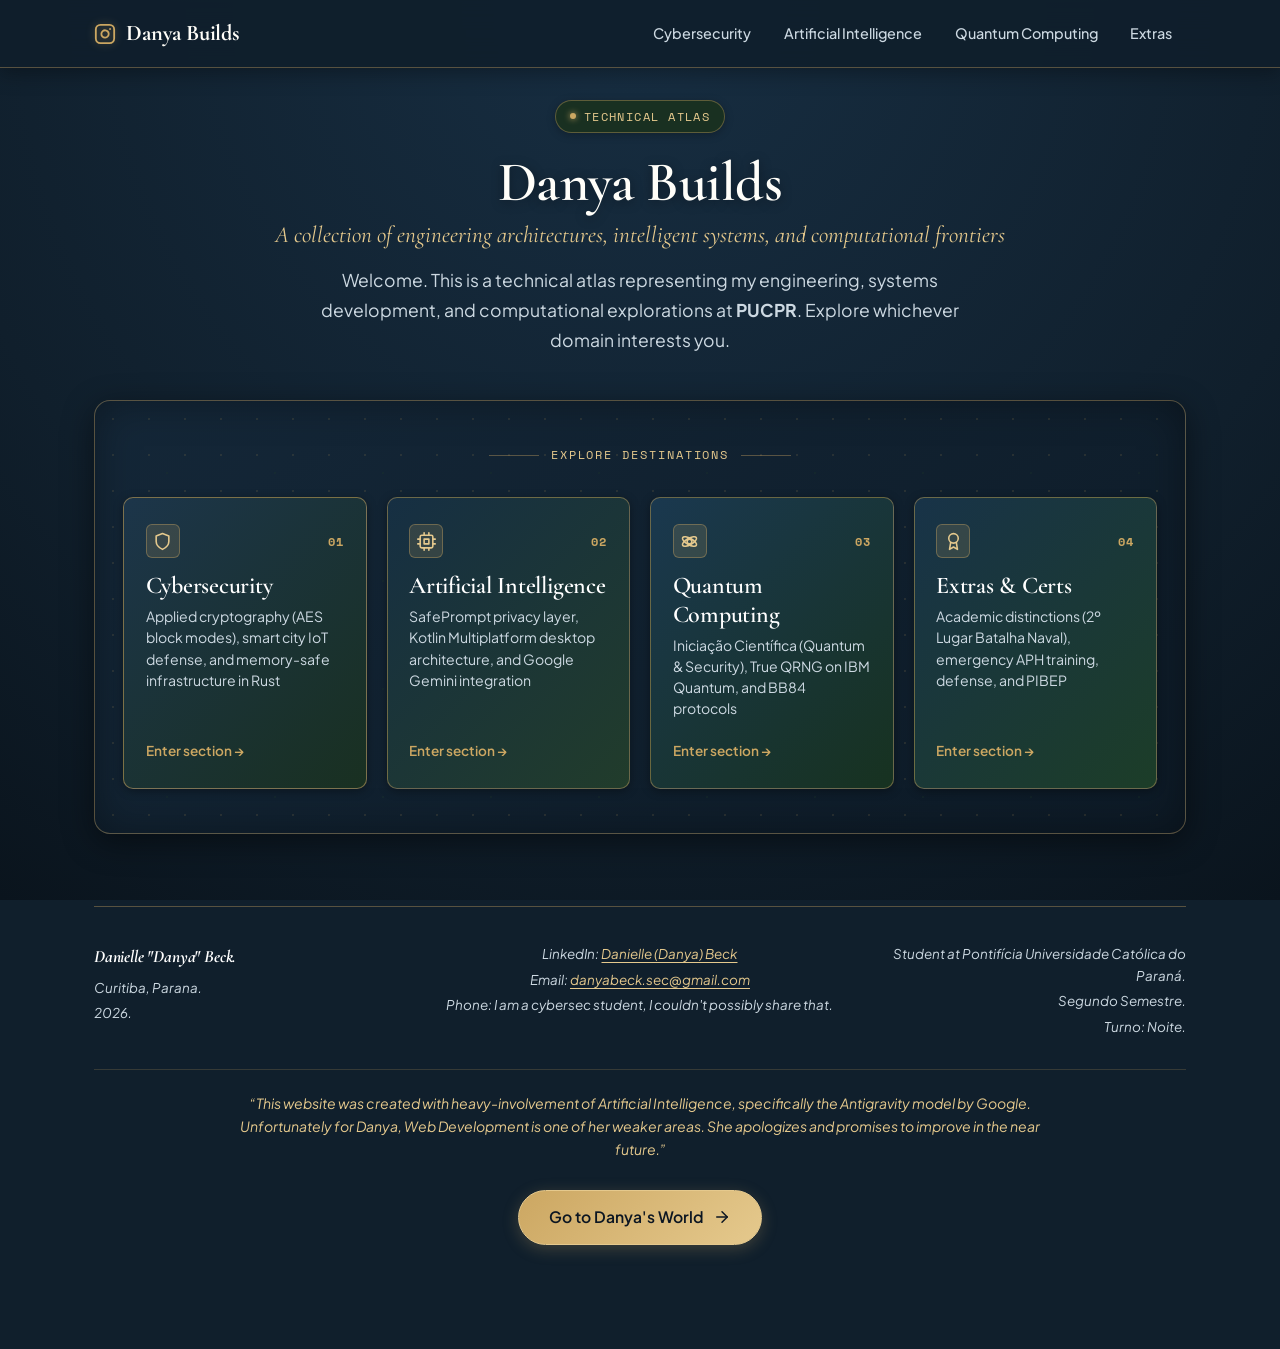
==== DanyaBuilds/index.html @ 467080db "feat: unified portfolio hub for Danya's World and Danya Builds" ====
<!DOCTYPE html>
<html lang="en">
<head>
  <meta charset="UTF-8">
  <meta name="viewport" content="width=device-width, initial-scale=1.0">
  <title>Danya Builds — Technical Atlas & Engineering Portfolio</title>
  <meta name="description" content="A technical atlas of engineering architectures, computational systems, and algorithmic explorations by Danya.">
  
  <!-- Fonts: Cormorant Garamond & Plus Jakarta Sans -->
  <link rel="preconnect" href="https://fonts.googleapis.com">
  <link rel="preconnect" href="https://fonts.gstatic.com" crossorigin>
  <link href="https://fonts.googleapis.com/css2?family=Cormorant+Garamond:ital,wght@0,500;0,600;0,700;1,400&family=Plus+Jakarta+Sans:wght@400;500;600;700&family=Space+Mono:wght@400;700&display=swap" rel="stylesheet">
  
  <!-- Stylesheets -->
  <link rel="stylesheet" href="css/variables.css">
  <link rel="stylesheet" href="css/base.css">
  <link rel="stylesheet" href="css/navigation.css?v=20260913">
  <link rel="stylesheet" href="css/atlas-map.css">
</head>
<body>

  <!-- Persistent Top Navigation -->
  <header class="site-nav-header">
    <div class="container site-nav-container">
      <a href="index.html" class="site-brand" aria-label="Danya Builds — Return to Home">
        <svg class="site-brand-icon" viewBox="0 0 24 24" fill="none" stroke="currentColor" stroke-width="2" stroke-linecap="round" stroke-linejoin="round">
          <rect x="2" y="2" width="20" height="20" rx="5" ry="5"></rect>
          <path d="M16 11.37A4 4 0 1 1 12.63 8 4 4 0 0 1 16 11.37z"></path>
          <line x1="17.5" y1="6.5" x2="17.51" y2="6.5"></line>
        </svg>
        <span>Danya Builds</span>
      </a>

      <!-- Mobile Navigation Toggle -->
      <button class="mobile-nav-toggle" aria-label="Toggle navigation menu" aria-expanded="false" aria-controls="primary-nav">
        <svg width="22" height="22" viewBox="0 0 24 24" fill="none" stroke="currentColor" stroke-width="2" stroke-linecap="round" stroke-linejoin="round">
          <line x1="3" y1="12" x2="21" y2="12"></line>
          <line x1="3" y1="6" x2="21" y2="6"></line>
          <line x1="3" y1="18" x2="21" y2="18"></line>
        </svg>
      </button>

      <!-- Navigation Links -->
      <nav id="primary-nav" aria-label="Primary navigation">
        <ul class="site-nav-menu">
          <li><a href="cybersecurity.html" class="nav-link">Cybersecurity</a></li>
          <li><a href="ai.html" class="nav-link">Artificial Intelligence</a></li>
          <li><a href="quantum.html" class="nav-link">Quantum Computing</a></li>
          <li><a href="extras.html" class="nav-link">Extras</a></li>
        </ul>
      </nav>
    </div>
  </header>

  <!-- Main Content -->
  <main class="main-content">
    <div class="container">

      <!-- Technical Twin Hero Introduction -->
      <header class="atlas-hero">
        <div class="sector-badge">Technical Atlas</div>
        <h1>Danya Builds</h1>
        <p class="intro-subtitle">A collection of engineering architectures, intelligent systems, and computational frontiers</p>
        <p class="intro-text">
          Welcome. This is a technical atlas representing my engineering, systems development, and computational explorations at <strong>PUCPR</strong>. Explore whichever domain interests you.
        </p>
      </header>

      <!-- The Atlas Map (Clean, Immediately Legible, Blue-to-Green Gradients) -->
      <section class="atlas-frame" aria-label="Interactive Atlas Map of Danya Builds">
        <div class="atlas-frame-inner">
          
          <div class="atlas-header-tag">
            <span>Explore Destinations</span>
          </div>

          <div class="atlas-map-layout">

            <!-- 1. Cybersecurity -->
            <a href="cybersecurity.html" class="atlas-region region-cybersecurity" aria-label="Go to Cybersecurity section">
              <div>
                <div class="region-top">
                  <div class="region-glyph">
                    <svg viewBox="0 0 24 24" fill="none" stroke="currentColor" stroke-width="2" stroke-linecap="round" stroke-linejoin="round">
                      <path d="M12 22s8-4 8-10V5l-8-3-8 3v7c0 6 8 10 8 10z"></path>
                    </svg>
                  </div>
                  <span class="region-corner-code">01</span>
                </div>
                <h2 class="region-title">Cybersecurity</h2>
                <p class="region-desc">Applied cryptography (AES block modes), smart city IoT defense, and memory-safe infrastructure in Rust</p>
              </div>
              <span class="region-arrow">Enter section &rarr;</span>
            </a>

            <!-- 2. Artificial Intelligence -->
            <a href="ai.html" class="atlas-region region-ai" aria-label="Go to Artificial Intelligence section">
              <div>
                <div class="region-top">
                  <div class="region-glyph">
                    <svg viewBox="0 0 24 24" fill="none" stroke="currentColor" stroke-width="2" stroke-linecap="round" stroke-linejoin="round">
                      <rect x="4" y="4" width="16" height="16" rx="2"></rect>
                      <rect x="9" y="9" width="6" height="6"></rect>
                      <line x1="9" y1="1" x2="9" y2="4"></line>
                      <line x1="15" y1="1" x2="15" y2="4"></line>
                      <line x1="9" y1="20" x2="9" y2="23"></line>
                      <line x1="15" y1="20" x2="15" y2="23"></line>
                      <line x1="20" y1="9" x2="23" y2="9"></line>
                      <line x1="20" y1="15" x2="23" y2="15"></line>
                      <line x1="1" y1="9" x2="4" y2="9"></line>
                      <line x1="1" y1="15" x2="4" y2="15"></line>
                    </svg>
                  </div>
                  <span class="region-corner-code">02</span>
                </div>
                <h2 class="region-title">Artificial Intelligence</h2>
                <p class="region-desc">SafePrompt privacy layer, Kotlin Multiplatform desktop architecture, and Google Gemini integration</p>
              </div>
              <span class="region-arrow">Enter section &rarr;</span>
            </a>

            <!-- 3. Quantum Computing -->
            <a href="quantum.html" class="atlas-region region-quantum" aria-label="Go to Quantum Computing section">
              <div>
                <div class="region-top">
                  <div class="region-glyph">
                    <svg viewBox="0 0 24 24" fill="none" stroke="currentColor" stroke-width="2" stroke-linecap="round" stroke-linejoin="round">
                      <circle cx="12" cy="12" r="3"></circle>
                      <ellipse cx="12" cy="12" rx="10" ry="4" transform="rotate(30 12 12)"></ellipse>
                      <ellipse cx="12" cy="12" rx="10" ry="4" transform="rotate(-30 12 12)"></ellipse>
                    </svg>
                  </div>
                  <span class="region-corner-code">03</span>
                </div>
                <h2 class="region-title">Quantum Computing</h2>
                <p class="region-desc">Iniciação Científica (Quantum & Security), True QRNG on IBM Quantum, and BB84 protocols</p>
              </div>
              <span class="region-arrow">Enter section &rarr;</span>
            </a>

            <!-- 4. Extras & Certifications -->
            <a href="extras.html" class="atlas-region region-extras" aria-label="Go to Extras section">
              <div>
                <div class="region-top">
                  <div class="region-glyph">
                    <svg viewBox="0 0 24 24" fill="none" stroke="currentColor" stroke-width="2" stroke-linecap="round" stroke-linejoin="round">
                      <circle cx="12" cy="8" r="6"></circle>
                      <path d="M15.477 12.89L17 22l-5-3-5 3 1.523-9.11"></path>
                    </svg>
                  </div>
                  <span class="region-corner-code">04</span>
                </div>
                <h2 class="region-title">Extras & Certs</h2>
                <p class="region-desc">Academic distinctions (2º Lugar Batalha Naval), emergency APH training, defense, and PIBEP</p>
              </div>
              <span class="region-arrow">Enter section &rarr;</span>
            </a>

          </div>
        </div>
      </section>

      <!-- Site Global Footer (Three Columns Side-by-Side + Disclaimer Underneath) -->
      <footer class="site-global-footer">
        <div class="footer-meta-grid" style="display: grid; grid-template-columns: 1fr 1.25fr 1fr; gap: 1.5rem; align-items: start; width: 100%;">
          <div class="footer-meta-col footer-col-left" style="text-align: left; font-style: italic;">
            <p class="footer-name" style="font-style: italic; margin-bottom: 0.35rem;">Danielle "Danya" Beck.</p>
            <p style="font-style: italic; margin-bottom: 0.25rem;">Curitiba, Parana.</p>
            <p style="font-style: italic; margin-bottom: 0.25rem;">2026.</p>
          </div>
          <div class="footer-meta-col footer-col-center" style="text-align: center; font-style: italic;">
            <p style="font-style: italic; margin-bottom: 0.25rem;">LinkedIn: <a href="https://www.linkedin.com/in/danielle-beck-057b423b5/" target="_blank" rel="noopener noreferrer">Danielle (Danya) Beck</a></p>
            <p style="font-style: italic; margin-bottom: 0.25rem;">Email: <a href="mailto:danyabeck.sec@gmail.com">danyabeck.sec@gmail.com</a></p>
            <p style="font-style: italic; margin-bottom: 0.25rem;">Phone: I am a cybersec student, I couldn't possibly share that.</p>
          </div>
          <div class="footer-meta-col footer-col-right" style="text-align: right; font-style: italic;">
            <p style="font-style: italic; margin-bottom: 0.25rem;">Student at Pontifícia Universidade Católica do Paraná.</p>
            <p style="font-style: italic; margin-bottom: 0.25rem;">Segundo Semestre.</p>
            <p style="font-style: italic; margin-bottom: 0.25rem;">Turno: Noite.</p>
          </div>
        </div>
        <div class="footer-disclaimer" style="padding-top: 1.35rem; border-top: 1px solid rgba(204, 167, 98, 0.2); text-align: center; width: 100%;">
          <p style="font-style: italic; color: var(--color-gold-bright); max-width: 820px; margin: 0 auto; line-height: 1.65; font-size: 0.88rem;">“This website was created with heavy-involvement of Artificial Intelligence, specifically the Antigravity model by Google. Unfortunately for Danya, Web Development is one of her weaker areas. She apologizes and promises to improve in the near future.”</p>
        </div>
        <!-- Cross-Site Switcher Button -->
        <div class="footer-switcher">
          <a href="../DanyasWorld/index.html" class="danya-switch-btn" id="btn-to-danyas-world">
            <span>Go to Danya's World</span>
            <svg viewBox="0 0 24 24" fill="none" stroke="currentColor" stroke-width="2" stroke-linecap="round" stroke-linejoin="round" aria-hidden="true">
              <path d="M5 12h14"></path>
              <path d="M12 5l7 7-7 7"></path>
            </svg>
          </a>
        </div>
      </footer>

    </div>
  </main>

  <!-- Scripts -->
  <script src="js/main.js"></script>
  <script src="js/atlas.js"></script>
</body>
</html>
---- DanyaBuilds/css/variables.css ----
/* ==========================================================================
   DANYA BUILDS — DESIGN SYSTEM & TOKENS
   Theme: Technical twin of Danya's World.
   Base: Deep slate / navy / royal blue (from Danya's World oceanic palette).
   Accents/Margins/Buttons: Warm refined gold (identical to Danya's World).
   Secondary/Explore Gradients: Earthy greens (from Danya's World canvas).
   Typography: High-contrast warm cream / ivory on dark oceanic blue.
   ========================================================================== */

:root {
  /* Base Oceanic & Navy Blues (Dominant Canvas & Surfaces) */
  --color-blue-base: #101f2c;          /* Main page background */
  --color-blue-deepest: #0a141d;       /* Deepest contour / footer / shadow */
  --color-blue-forest: #142738;        /* Secondary container background */
  --color-blue-card: #1c354a;          /* Card surface background */
  --color-blue-card-hover: #24445e;    /* Card hover background */
  --color-blue-slate: #6b8ea9;         /* Muted blue lines / subtext */
  --color-blue-mist: #223e54;          /* Subtle border / dividers */
  --color-blue-surface: rgba(28, 53, 74, 0.72);

  /* Warm Gold Accents (Borders, Margins, Buttons, Highlights) — 100% Identical to Danya's World */
  --color-gold-warm: #cca762;          /* Primary refined gold */
  --color-gold-bright: #e5c98d;        /* Hover gold highlight */
  --color-gold-deep: #a88339;          /* Deep antique gold */
  --color-gold-tint: rgba(204, 167, 98, 0.14); /* Light gold fill */
  --color-gold-border: rgba(204, 167, 98, 0.38); /* Elegant gold margin/border */
  --color-gold-border-bright: rgba(204, 167, 98, 0.75);

  /* Mirrored Earthy Greens (From Danya's World for Gradient & Accent Interplay) */
  --color-green-accent: #193021;       /* Danya's World forest green */
  --color-green-moss: #213c2b;         /* Danya's World moss green */
  --color-green-sage: #75927d;         /* Sage lines / tech tags */
  --color-green-mist: rgba(33, 60, 43, 0.45); /* Subtle green tint */

  /* Text & Inks (Warm Cream / Ivory on Dark Blue) */
  --color-ink-primary: #f7f6f0;        /* High-contrast crisp ivory text */
  --color-ink-secondary: #cdd9e2;      /* Soft slate-cream secondary text */
  --color-ink-muted: #8ca3b5;          /* Subtle muted blue text */
  --color-ink-accent: #e5c98d;         /* Golden text highlights */
  --color-ink-inverse: #101f2c;        /* Dark text for gold-filled buttons */

  /* Typography */
  --font-display: "Cormorant Garamond", Georgia, "Times New Roman", serif;
  --font-body: "Plus Jakarta Sans", -apple-system, BlinkMacSystemFont, "Segoe UI", Roboto, sans-serif;
  --font-mono: "Space Mono", ui-monospace, "SF Mono", Menlo, Monaco, Consolas, monospace;

  /* Layout & Sizing */
  --container-max-width: 1140px;
  --container-narrow-width: 820px;
  --container-padding: 1.5rem;
  --nav-height: 4.25rem;

  /* Elevation & Shadows */
  --shadow-subtle: 0 2px 10px rgba(0, 0, 0, 0.35);
  --shadow-medium: 0 6px 22px rgba(0, 0, 0, 0.45);
  --shadow-hover: 0 10px 30px rgba(0, 0, 0, 0.6), 0 0 16px rgba(204, 167, 98, 0.18);

  /* Borders & Radius */
  --radius-sm: 6px;
  --radius-md: 10px;
  --radius-lg: 16px;
  --radius-pill: 9999px;

  /* Transitions */
  --transition-fast: 0.18s ease;
  --transition-normal: 0.28s cubic-bezier(0.16, 1, 0.3, 1);
}
---- DanyaBuilds/css/base.css ----
/* ==========================================================================
   DANYA BUILDS — BASE & TYPOGRAPHY STYLES
   Technical aesthetic: Deep oceanic blues base with refined gold margins & accents.
   ========================================================================== */

*, *::before, *::after {
  box-sizing: border-box;
  margin: 0;
  padding: 0;
}

html {
  font-size: 16px;
  scroll-behavior: smooth;
  -webkit-text-size-adjust: 100%;
}

@media (prefers-reduced-motion: reduce) {
  html {
    scroll-behavior: auto;
  }
  *, *::before, *::after {
    animation-duration: 0.01ms !important;
    animation-iteration-count: 1 !important;
    transition-duration: 0.01ms !important;
    scroll-behavior: auto !important;
  }
}

body {
  font-family: var(--font-body);
  font-size: 1rem;
  line-height: 1.65;
  color: var(--color-ink-primary);
  background-color: var(--color-blue-base);
  background-image: 
    radial-gradient(circle at 50% 0%, #172e42 0%, var(--color-blue-base) 65%, var(--color-blue-deepest) 100%);
  background-attachment: fixed;
  min-height: 100vh;
  display: flex;
  flex-direction: column;
  -webkit-font-smoothing: antialiased;
  -moz-osx-font-smoothing: grayscale;
}

/* Typography Hierarchy */
h1, h2, h3, h4, .font-display {
  font-family: var(--font-display);
  font-weight: 600;
  line-height: 1.2;
  color: var(--color-ink-primary);
  letter-spacing: -0.01em;
}

h1 {
  font-size: clamp(2.25rem, 4vw + 1rem, 3.5rem);
  color: #fffef9;
  text-shadow: 0 2px 12px rgba(0, 0, 0, 0.4);
}

h2 {
  font-size: clamp(1.75rem, 2.5vw + 0.5rem, 2.35rem);
  color: #fffef9;
}

h3 {
  font-size: clamp(1.25rem, 1.5vw + 0.5rem, 1.65rem);
  color: var(--color-ink-primary);
}

p {
  margin-bottom: 1.25rem;
  color: var(--color-ink-secondary);
}

p:last-child {
  margin-bottom: 0;
}

a {
  color: var(--color-gold-warm);
  text-decoration: none;
  transition: color var(--transition-fast);
}

a:hover {
  color: var(--color-gold-bright);
}

a:focus-visible,
button:focus-visible {
  outline: 2px solid var(--color-gold-bright);
  outline-offset: 3px;
  border-radius: var(--radius-sm);
}

img, svg {
  max-width: 100%;
  display: block;
}

/* Reusable Containers & Layout Utilities */
.container {
  width: 100%;
  max-width: var(--container-max-width);
  margin-left: auto;
  margin-right: auto;
  padding-left: var(--container-padding);
  padding-right: var(--container-padding);
}

.container-narrow {
  max-width: var(--container-narrow-width);
}

.main-content {
  flex: 1 0 auto;
  padding-top: calc(var(--nav-height) + 2rem);
  padding-bottom: 4rem;
}

/* Subtle Technical Sector Badges (Inverted: Forest Green Accent + Gold Rim) */
.sector-badge {
  display: inline-flex;
  align-items: center;
  gap: 0.5rem;
  font-family: var(--font-mono);
  font-size: 0.75rem;
  font-weight: 500;
  letter-spacing: 0.12em;
  text-transform: uppercase;
  color: var(--color-gold-bright);
  background-color: var(--color-green-accent);
  border: 1px solid var(--color-gold-border);
  padding: 0.35rem 0.85rem;
  border-radius: var(--radius-pill);
  margin-bottom: 1rem;
  box-shadow: 0 2px 8px rgba(0, 0, 0, 0.25);
}

.sector-badge::before {
  content: "";
  display: inline-block;
  width: 6px;
  height: 6px;
  border-radius: 50%;
  background-color: var(--color-gold-warm);
  box-shadow: 0 0 6px var(--color-gold-warm);
}

/* Accessible utility */
.visually-hidden {
  position: absolute;
  width: 1px;
  height: 1px;
  padding: 0;
  margin: -1px;
  overflow: hidden;
  clip: rect(0, 0, 0, 0);
  white-space: nowrap;
  border: 0;
}
---- DanyaBuilds/css/navigation.css ----
/* ==========================================================================
   DANYA BUILDS — NAVIGATION STYLES
   Technical theme: Oceanic blue base, polished gold margins, buttons, and accents.
   ========================================================================== */

/* Persistent Top Navigation Bar */
.site-nav-header {
  position: fixed;
  top: 0;
  left: 0;
  right: 0;
  height: var(--nav-height);
  z-index: 1000;
  background-color: rgba(16, 31, 44, 0.92);
  backdrop-filter: blur(14px);
  -webkit-backdrop-filter: blur(14px);
  border-bottom: 1px solid var(--color-gold-border);
  box-shadow: 0 4px 20px rgba(0, 0, 0, 0.35);
  transition: background-color var(--transition-fast), border-color var(--transition-fast);
}

.site-nav-container {
  display: flex;
  align-items: center;
  justify-content: space-between;
  height: 100%;
}

/* Brand / Logo */
.site-brand {
  display: flex;
  align-items: center;
  gap: 0.65rem;
  font-family: var(--font-display);
  font-size: 1.4rem;
  font-weight: 700;
  color: #fffef9;
  letter-spacing: -0.01em;
  text-decoration: none;
  white-space: nowrap;
}

.site-brand:hover {
  color: var(--color-gold-bright);
}

.site-brand-icon {
  width: 22px;
  height: 22px;
  color: var(--color-gold-warm);
  filter: drop-shadow(0 0 4px rgba(204, 167, 98, 0.4));
}

/* Nav Links Menu (Desktop) */
.site-nav-menu {
  display: flex;
  align-items: center;
  list-style: none;
  gap: 0.35rem;
}

.nav-link {
  font-family: var(--font-body);
  font-size: 0.9rem;
  font-weight: 500;
  color: var(--color-ink-secondary);
  padding: 0.45rem 0.85rem;
  border-radius: var(--radius-sm);
  transition: all var(--transition-fast);
  position: relative;
}

.nav-link:hover {
  color: var(--color-gold-bright);
  background-color: var(--color-blue-surface);
}

.nav-link.active {
  color: #ffffff;
  font-weight: 600;
  background-color: var(--color-blue-surface);
}

.nav-link.active::after {
  content: "";
  position: absolute;
  bottom: 0.15rem;
  left: 0.85rem;
  right: 0.85rem;
  height: 2px;
  background-color: var(--color-gold-warm);
  box-shadow: 0 0 6px var(--color-gold-warm);
  border-radius: 1px;
}

/* Mobile Toggle Button */
.mobile-nav-toggle {
  display: none;
  background: var(--color-blue-card);
  border: 1px solid var(--color-gold-border);
  border-radius: var(--radius-sm);
  padding: 0.5rem;
  cursor: pointer;
  color: var(--color-gold-warm);
  align-items: center;
  justify-content: center;
  width: 40px;
  height: 40px;
}

.mobile-nav-toggle:hover {
  background-color: var(--color-blue-card-hover);
  color: var(--color-gold-bright);
  border-color: var(--color-gold-bright);
}

/* Mobile Drawer */
@media (max-width: 860px) {
  .mobile-nav-toggle {
    display: inline-flex;
  }

  .site-nav-menu {
    position: fixed;
    top: var(--nav-height);
    left: 0;
    right: 0;
    bottom: 0;
    background-color: var(--color-blue-base);
    flex-direction: column;
    align-items: stretch;
    padding: 1.5rem;
    gap: 0.6rem;
    transform: translateY(-100%);
    opacity: 0;
    pointer-events: none;
    transition: transform 0.25s ease, opacity 0.25s ease;
    border-bottom: 2px solid var(--color-gold-border);
    box-shadow: var(--shadow-medium);
  }

  .site-nav-menu.is-open {
    transform: translateY(0);
    opacity: 1;
    pointer-events: auto;
  }

  .nav-link {
    font-size: 1.05rem;
    padding: 0.85rem 1rem;
    border-radius: var(--radius-md);
    border: 1px solid transparent;
  }

  .nav-link:hover {
    border-color: var(--color-gold-border);
  }

  .nav-link.active::after {
    display: none;
  }

  .nav-link.active {
    border-left: 3px solid var(--color-gold-warm);
    background-color: var(--color-blue-card);
  }
}

/* ==========================================================================
   DISCREET BOTTOM NAVIGATION
   Deep blue card with refined gold buttons and borders.
   ========================================================================== */
.section-nav-footer {
  margin-top: 4.5rem;
  padding-top: 2rem;
  border-top: 1px solid var(--color-gold-border);
}

.section-nav-wrapper {
  display: flex;
  align-items: center;
  justify-content: space-between;
  flex-wrap: wrap;
  gap: 1rem;
}

.section-nav-btn {
  display: inline-flex;
  align-items: center;
  gap: 0.6rem;
  font-family: var(--font-body);
  font-size: 0.95rem;
  font-weight: 500;
  color: var(--color-ink-primary);
  padding: 0.75rem 1.35rem;
  border-radius: var(--radius-md);
  border: 1px solid var(--color-gold-border);
  background-color: var(--color-blue-card);
  box-shadow: var(--shadow-subtle);
  transition: all var(--transition-fast);
}

.section-nav-btn:hover {
  color: var(--color-gold-bright);
  border-color: var(--color-gold-bright);
  background-color: var(--color-blue-card-hover);
  transform: translateY(-2px);
  box-shadow: 0 6px 18px rgba(0, 0, 0, 0.4), 0 0 10px rgba(204, 167, 98, 0.2);
}

.section-nav-btn.next-btn {
  color: var(--color-ink-inverse);
  font-weight: 600;
  background-color: var(--color-gold-warm);
  border-color: var(--color-gold-bright);
}

.section-nav-btn.next-btn:hover {
  background-color: var(--color-gold-bright);
  color: var(--color-ink-inverse);
  box-shadow: 0 6px 20px rgba(0, 0, 0, 0.5), 0 0 14px rgba(229, 201, 141, 0.4);
}

.section-nav-icon {
  width: 16px;
  height: 16px;
}

/* ==========================================================================
   SITE GLOBAL FOOTER (Three Columns in Italics Side-by-Side + AI Disclaimer)
   ========================================================================== */
.site-global-footer {
  margin-top: 4.5rem;
  padding-top: 2.25rem;
  padding-bottom: 2.5rem;
  border-top: 1px solid var(--color-gold-border);
  width: 100%;
}

.footer-meta-grid {
  display: grid;
  grid-template-columns: 1fr 1.25fr 1fr;
  gap: 1.5rem;
  margin-bottom: 1.75rem;
  align-items: start;
  width: 100%;
}

.footer-meta-col {
  min-width: 0;
}

.footer-meta-col p {
  font-size: clamp(0.8rem, 1.05vw, 0.92rem);
  line-height: 1.6;
  color: var(--color-ink-secondary);
  margin-bottom: 0.25rem;
  font-style: italic;
}

.footer-meta-col .footer-name {
  font-family: var(--font-display);
  font-size: clamp(1rem, 1.35vw, 1.25rem);
  font-weight: 700;
  color: #ffffff;
  letter-spacing: -0.01em;
  margin-bottom: 0.35rem;
  font-style: italic;
}

.footer-meta-col a {
  color: var(--color-gold-bright);
  text-decoration: underline;
  text-underline-offset: 3px;
  transition: color var(--transition-fast);
}

.footer-meta-col a:hover {
  color: #ffffff;
}

.footer-col-left {
  text-align: left;
}

.footer-col-center {
  text-align: center;
}

.footer-col-right {
  text-align: right;
}

.footer-disclaimer {
  padding-top: 1.35rem;
  border-top: 1px solid rgba(204, 167, 98, 0.2);
  text-align: center;
  width: 100%;
}

.footer-disclaimer p {
  font-size: 0.88rem;
  line-height: 1.65;
  color: var(--color-gold-bright);
  font-style: italic;
  max-width: 820px;
  margin: 0 auto;
}

.footer-switcher {
  margin-top: 1.75rem;
  text-align: center;
}

.danya-switch-btn {
  display: inline-flex;
  align-items: center;
  gap: 0.6rem;
  padding: 0.85rem 1.85rem;
  font-family: var(--font-body);
  font-size: 0.98rem;
  font-weight: 600;
  color: #0c1622 !important;
  background: linear-gradient(135deg, #cca762 0%, #e5c98d 100%);
  border: 1px solid #e5c98d;
  border-radius: 9999px;
  text-decoration: none !important;
  box-shadow: 0 4px 16px rgba(204, 167, 98, 0.25);
  transition: all var(--transition-fast);
  cursor: pointer;
}

.danya-switch-btn:hover {
  color: #0c1622 !important;
  transform: translateY(-2px);
  box-shadow: 0 6px 24px rgba(204, 167, 98, 0.45);
}

.danya-switch-btn svg {
  width: 18px;
  height: 18px;
  transition: transform var(--transition-fast);
}

.danya-switch-btn:hover svg {
  transform: translateX(3px);
}
---- DanyaBuilds/css/atlas-map.css ----
/* ==========================================================================
   DANYA BUILDS — TECHNICAL ATLAS MAP STYLES
   Technical theme: Deep oceanic blue base with polished gold borders, margins & accents.
   Explore destination cards: Blue base with Danya's World earthy green gradients.
   ========================================================================== */

.atlas-hero {
  text-align: center;
  margin-bottom: 2.75rem;
}

.atlas-hero .intro-subtitle {
  font-family: var(--font-display);
  font-size: 1.45rem;
  font-style: italic;
  color: var(--color-gold-bright);
  margin-bottom: 0.75rem;
}

.atlas-hero .intro-text {
  font-size: 1.1rem;
  color: var(--color-ink-secondary);
  max-width: 680px;
  margin: 0 auto;
  line-height: 1.7;
}

/* Central Atlas Frame — Systems & Architecture Aesthetic */
.atlas-frame {
  position: relative;
  background: linear-gradient(145deg, #142738 0%, #0d1a26 100%);
  border: 1px solid var(--color-gold-border);
  border-radius: var(--radius-lg);
  padding: 2.75rem 1.75rem;
  box-shadow: 0 8px 32px rgba(0, 0, 0, 0.45), inset 0 0 40px rgba(0, 0, 0, 0.35);
  overflow: hidden;
  margin-bottom: 3rem;
}

/* Cartographic & Circuit Grid Lines */
.atlas-frame::before {
  content: "";
  position: absolute;
  top: 0;
  left: 0;
  right: 0;
  bottom: 0;
  background-image: 
    radial-gradient(rgba(204, 167, 98, 0.18) 1px, transparent 1px),
    radial-gradient(rgba(33, 60, 43, 0.35) 1px, transparent 1px);
  background-size: 36px 36px, 108px 108px;
  background-position: 0 0, 18px 18px;
  opacity: 0.7;
  pointer-events: none;
}

/* Cartographic Frame Border Detail */
.atlas-frame-inner {
  position: relative;
  z-index: 1;
}

.atlas-header-tag {
  display: flex;
  align-items: center;
  justify-content: center;
  gap: 0.75rem;
  margin-bottom: 2rem;
}

.atlas-header-tag span {
  font-family: var(--font-mono);
  font-size: 0.75rem;
  letter-spacing: 0.16em;
  text-transform: uppercase;
  color: var(--color-gold-bright);
}

.atlas-header-tag::before,
.atlas-header-tag::after {
  content: "";
  height: 1px;
  width: 50px;
  background-color: var(--color-gold-border);
}

/* The Four Technical Realms Grid / Layout */
.atlas-map-layout {
  display: grid;
  grid-template-columns: repeat(4, 1fr);
  gap: 1.25rem;
  max-width: 1080px;
  margin: 0 auto;
  position: relative;
}

/* Individual Region Card / Domain */
.atlas-region {
  position: relative;
  background-color: var(--color-blue-card);
  border: 1px solid var(--color-gold-border);
  border-radius: var(--radius-md);
  padding: 1.65rem 1.35rem;
  text-decoration: none;
  display: flex;
  flex-direction: column;
  justify-content: space-between;
  min-height: 190px;
  box-shadow: var(--shadow-subtle);
  transition: transform var(--transition-normal), border-color var(--transition-normal), box-shadow var(--transition-normal), background-color var(--transition-normal);
  z-index: 2;
}

.atlas-region:hover {
  transform: translateY(-4px);
  border-color: var(--color-gold-bright);
  box-shadow: var(--shadow-hover);
}

.atlas-region:focus-visible {
  outline: 2px solid var(--color-gold-bright);
  outline-offset: 3px;
}

/* Region Layout with Mirrored Blue-to-Green Gradients (Matching Danya's World) */
.region-cybersecurity {
  background: linear-gradient(135deg, #1c354a 0%, #193021 100%);
  border-color: rgba(204, 167, 98, 0.55);
}

.region-ai {
  background: linear-gradient(135deg, #162f43 0%, #213c2b 100%);
  border-color: rgba(204, 167, 98, 0.45);
}

.region-quantum {
  background: linear-gradient(135deg, #1a384f 0%, #173220 100%);
  border-color: rgba(204, 167, 98, 0.45);
}

.region-extras {
  background: linear-gradient(135deg, #183348 0%, #1c3d28 100%);
  border-color: rgba(204, 167, 98, 0.45);
}

.region-cybersecurity:hover {
  background: linear-gradient(135deg, #22425c 0%, #203f2b 100%);
}

.region-ai:hover {
  background: linear-gradient(135deg, #1c3a54 0%, #284c36 100%);
}

.region-quantum:hover {
  background: linear-gradient(135deg, #224562 0%, #20442c 100%);
}

.region-extras:hover {
  background: linear-gradient(135deg, #1f4058 0%, #224a30 100%);
}

/* Region Content Elements */
.region-top {
  display: flex;
  align-items: center;
  justify-content: space-between;
  margin-bottom: 0.85rem;
}

.region-glyph {
  width: 34px;
  height: 34px;
  border-radius: var(--radius-sm);
  background-color: rgba(204, 167, 98, 0.16);
  border: 1px solid var(--color-gold-border);
  display: flex;
  align-items: center;
  justify-content: center;
  color: var(--color-gold-bright);
  transition: all var(--transition-fast);
}

.atlas-region:hover .region-glyph {
  background-color: var(--color-gold-warm);
  color: var(--color-ink-inverse);
  box-shadow: 0 0 10px rgba(204, 167, 98, 0.4);
}

.region-glyph svg {
  width: 19px;
  height: 19px;
}

.region-corner-code {
  font-family: var(--font-mono);
  font-size: 0.72rem;
  font-weight: 600;
  letter-spacing: 0.1em;
  color: var(--color-gold-warm);
}

.region-title {
  font-family: var(--font-display);
  font-size: 1.5rem;
  font-weight: 600;
  color: #ffffff;
  margin-bottom: 0.35rem;
  display: flex;
  align-items: center;
  gap: 0.5rem;
}

.region-desc {
  font-size: 0.88rem;
  color: var(--color-ink-secondary);
  line-height: 1.5;
  margin-bottom: 0;
}

.region-arrow {
  display: inline-flex;
  align-items: center;
  gap: 0.35rem;
  font-size: 0.85rem;
  font-weight: 600;
  color: var(--color-gold-warm);
  margin-top: 1.25rem;
  transition: color var(--transition-fast), transform var(--transition-fast);
}

.atlas-region:hover .region-arrow {
  color: var(--color-gold-bright);
  transform: translateX(4px);
}

/* Responsive adjustments */
@media (max-width: 992px) {
  .atlas-map-layout {
    grid-template-columns: repeat(2, 1fr);
    gap: 1.15rem;
  }
}

@media (max-width: 640px) {
  .atlas-map-layout {
    grid-template-columns: 1fr;
    gap: 1rem;
  }

  .atlas-frame {
    padding: 1.75rem 1rem;
  }
}
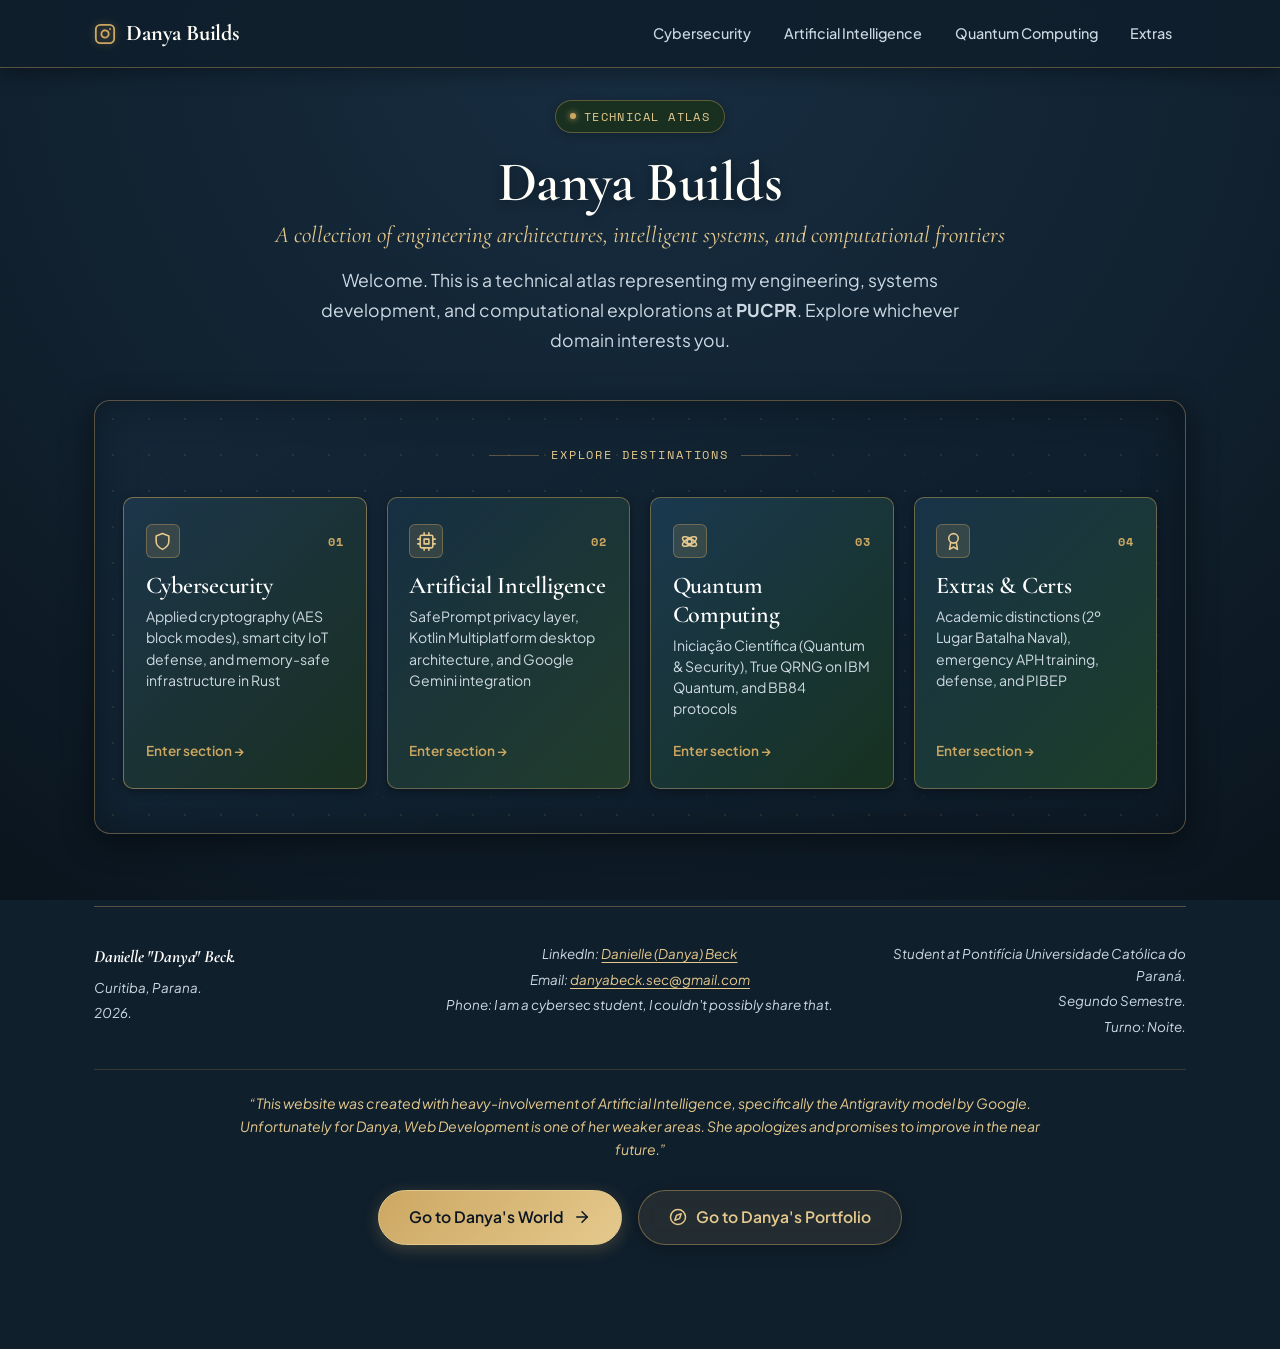
==== commit a2005379: "feat: add 'Go to Danya\'s Portfolio' gateway button to all footers" ====
--- a/DanyaBuilds/index.html
+++ b/DanyaBuilds/index.html
@@ -182,7 +182,7 @@
         <div class="footer-disclaimer" style="padding-top: 1.35rem; border-top: 1px solid rgba(204, 167, 98, 0.2); text-align: center; width: 100%;">
           <p style="font-style: italic; color: var(--color-gold-bright); max-width: 820px; margin: 0 auto; line-height: 1.65; font-size: 0.88rem;">“This website was created with heavy-involvement of Artificial Intelligence, specifically the Antigravity model by Google. Unfortunately for Danya, Web Development is one of her weaker areas. She apologizes and promises to improve in the near future.”</p>
         </div>
-        <!-- Cross-Site Switcher Button -->
+        <!-- Cross-Site Switcher Buttons -->
         <div class="footer-switcher">
           <a href="../DanyasWorld/index.html" class="danya-switch-btn" id="btn-to-danyas-world">
             <span>Go to Danya's World</span>
@@ -191,6 +191,13 @@
               <path d="M12 5l7 7-7 7"></path>
             </svg>
           </a>
+          <a href="../index.html" class="danya-switch-btn danya-switch-btn-hub" id="btn-to-danya-portfolio">
+            <svg viewBox="0 0 24 24" fill="none" stroke="currentColor" stroke-width="2" stroke-linecap="round" stroke-linejoin="round" aria-hidden="true">
+              <circle cx="12" cy="12" r="10"></circle>
+              <polygon points="16.24 7.76 14.12 14.12 7.76 16.24 9.88 9.88 16.24 7.76"></polygon>
+            </svg>
+            <span>Go to Danya's Portfolio</span>
+          </a>
         </div>
       </footer>
 
--- a/DanyaBuilds/css/navigation.css
+++ b/DanyaBuilds/css/navigation.css
@@ -309,7 +309,11 @@
 
 .footer-switcher {
   margin-top: 1.75rem;
-  text-align: center;
+  display: flex;
+  align-items: center;
+  justify-content: center;
+  gap: 1rem;
+  flex-wrap: wrap;
 }
 
 .danya-switch-btn {
@@ -345,3 +349,27 @@
 .danya-switch-btn:hover svg {
   transform: translateX(3px);
 }
+
+.danya-switch-btn.danya-switch-btn-hub {
+  background: rgba(204, 167, 98, 0.1);
+  color: var(--color-gold-bright, #e5c98d) !important;
+  border: 1px solid rgba(204, 167, 98, 0.45);
+  box-shadow: 0 4px 16px rgba(0, 0, 0, 0.25);
+  backdrop-filter: blur(8px);
+}
+
+.danya-switch-btn.danya-switch-btn-hub:hover {
+  background: linear-gradient(135deg, #cca762 0%, #e5c98d 100%);
+  color: #0c1622 !important;
+  border-color: #e5c98d;
+  box-shadow: 0 6px 24px rgba(204, 167, 98, 0.45);
+}
+
+.danya-switch-btn.danya-switch-btn-hub svg {
+  transform: none;
+}
+
+.danya-switch-btn.danya-switch-btn-hub:hover svg {
+  transform: scale(1.12);
+}
+
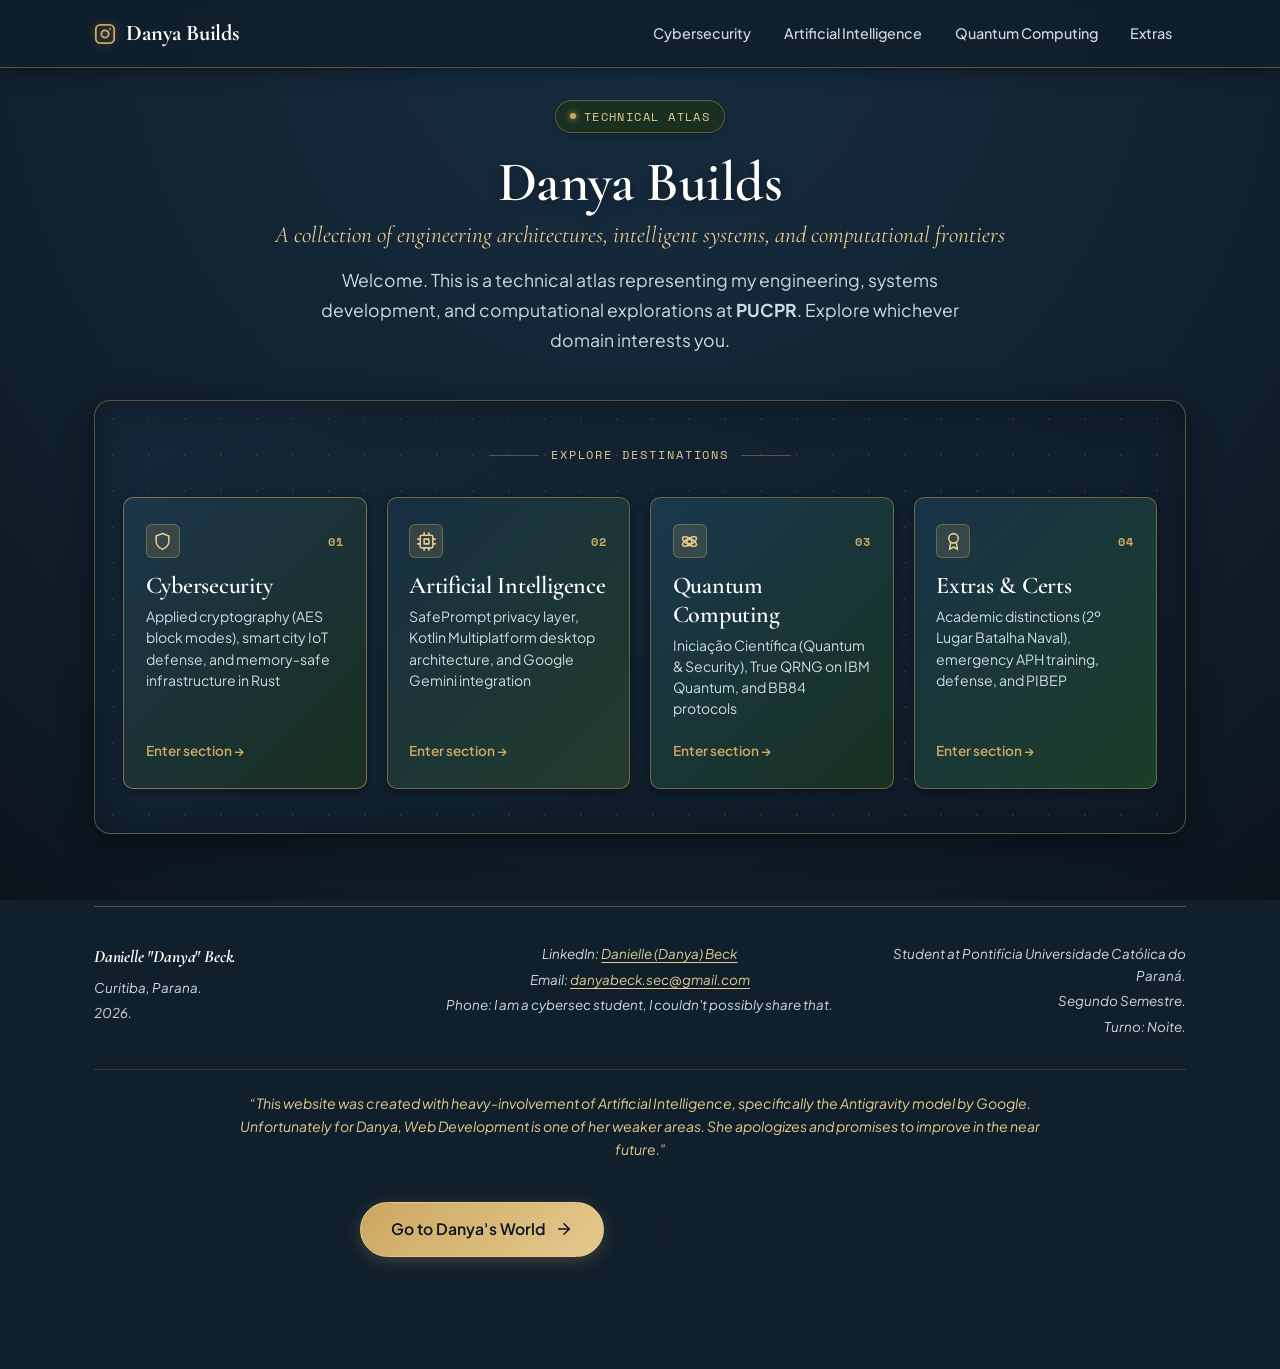
==== commit 58f9ae97: "fix: increase footer buttons separation and update contact email" ====
--- a/DanyaBuilds/index.html
+++ b/DanyaBuilds/index.html
@@ -14,7 +14,7 @@
   <!-- Stylesheets -->
   <link rel="stylesheet" href="css/variables.css">
   <link rel="stylesheet" href="css/base.css">
-  <link rel="stylesheet" href="css/navigation.css?v=20260913">
+  <link rel="stylesheet" href="css/navigation.css?v=20260913c">
   <link rel="stylesheet" href="css/atlas-map.css">
 </head>
 <body>
--- a/DanyaBuilds/css/navigation.css
+++ b/DanyaBuilds/css/navigation.css
@@ -308,11 +308,11 @@
 }
 
 .footer-switcher {
-  margin-top: 1.75rem;
+  margin-top: 2rem;
   display: flex;
   align-items: center;
   justify-content: center;
-  gap: 1rem;
+  gap: 1.75rem;
   flex-wrap: wrap;
 }
 
@@ -320,6 +320,7 @@
   display: inline-flex;
   align-items: center;
   gap: 0.6rem;
+  margin: 0.5rem 0.75rem;
   padding: 0.85rem 1.85rem;
   font-family: var(--font-body);
   font-size: 0.98rem;
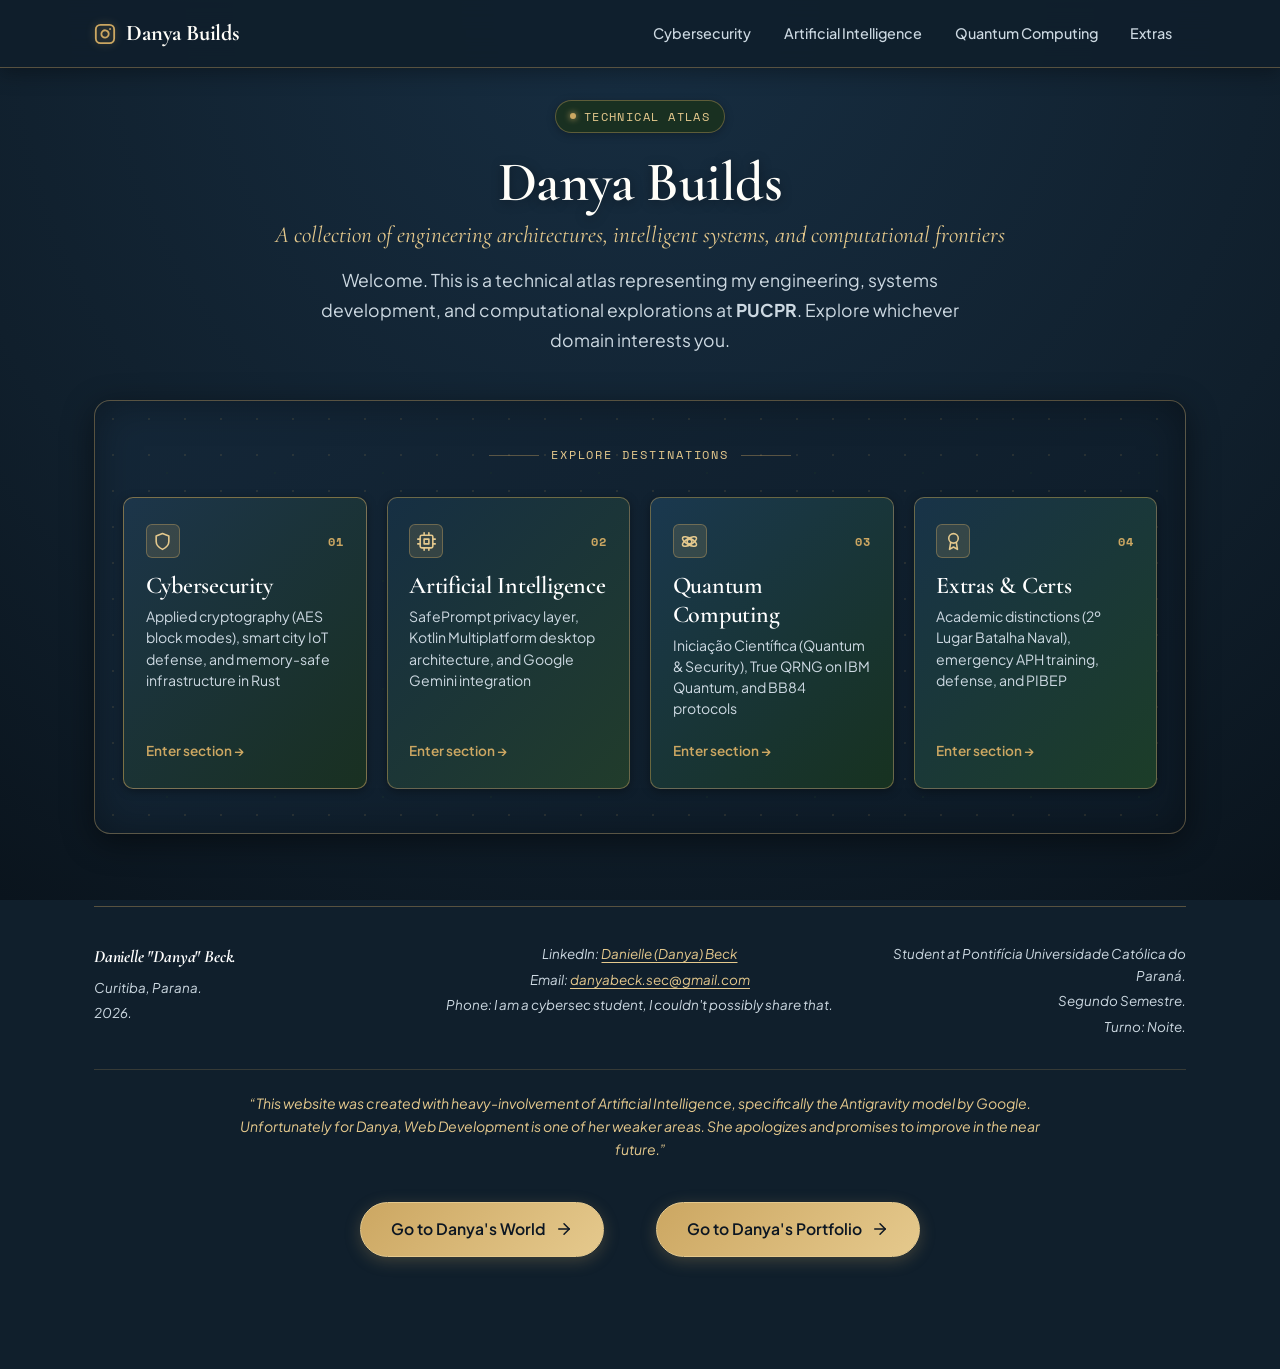
==== commit af0714fc: "fix: make footer switcher buttons completely uniform in design and hover behavior" ====
--- a/DanyaBuilds/index.html
+++ b/DanyaBuilds/index.html
@@ -14,7 +14,7 @@
   <!-- Stylesheets -->
   <link rel="stylesheet" href="css/variables.css">
   <link rel="stylesheet" href="css/base.css">
-  <link rel="stylesheet" href="css/navigation.css?v=20260913c">
+  <link rel="stylesheet" href="css/navigation.css?v=20260913d">
   <link rel="stylesheet" href="css/atlas-map.css">
 </head>
 <body>
@@ -191,12 +191,12 @@
               <path d="M12 5l7 7-7 7"></path>
             </svg>
           </a>
-          <a href="../index.html" class="danya-switch-btn danya-switch-btn-hub" id="btn-to-danya-portfolio">
+          <a href="../index.html" class="danya-switch-btn" id="btn-to-danya-portfolio">
+            <span>Go to Danya's Portfolio</span>
             <svg viewBox="0 0 24 24" fill="none" stroke="currentColor" stroke-width="2" stroke-linecap="round" stroke-linejoin="round" aria-hidden="true">
-              <circle cx="12" cy="12" r="10"></circle>
-              <polygon points="16.24 7.76 14.12 14.12 7.76 16.24 9.88 9.88 16.24 7.76"></polygon>
+              <path d="M5 12h14"></path>
+              <path d="M12 5l7 7-7 7"></path>
             </svg>
-            <span>Go to Danya's Portfolio</span>
           </a>
         </div>
       </footer>
--- a/DanyaBuilds/css/navigation.css
+++ b/DanyaBuilds/css/navigation.css
@@ -351,26 +351,4 @@
   transform: translateX(3px);
 }
 
-.danya-switch-btn.danya-switch-btn-hub {
-  background: rgba(204, 167, 98, 0.1);
-  color: var(--color-gold-bright, #e5c98d) !important;
-  border: 1px solid rgba(204, 167, 98, 0.45);
-  box-shadow: 0 4px 16px rgba(0, 0, 0, 0.25);
-  backdrop-filter: blur(8px);
-}
-
-.danya-switch-btn.danya-switch-btn-hub:hover {
-  background: linear-gradient(135deg, #cca762 0%, #e5c98d 100%);
-  color: #0c1622 !important;
-  border-color: #e5c98d;
-  box-shadow: 0 6px 24px rgba(204, 167, 98, 0.45);
-}
-
-.danya-switch-btn.danya-switch-btn-hub svg {
-  transform: none;
-}
-
-.danya-switch-btn.danya-switch-btn-hub:hover svg {
-  transform: scale(1.12);
-}
-
+
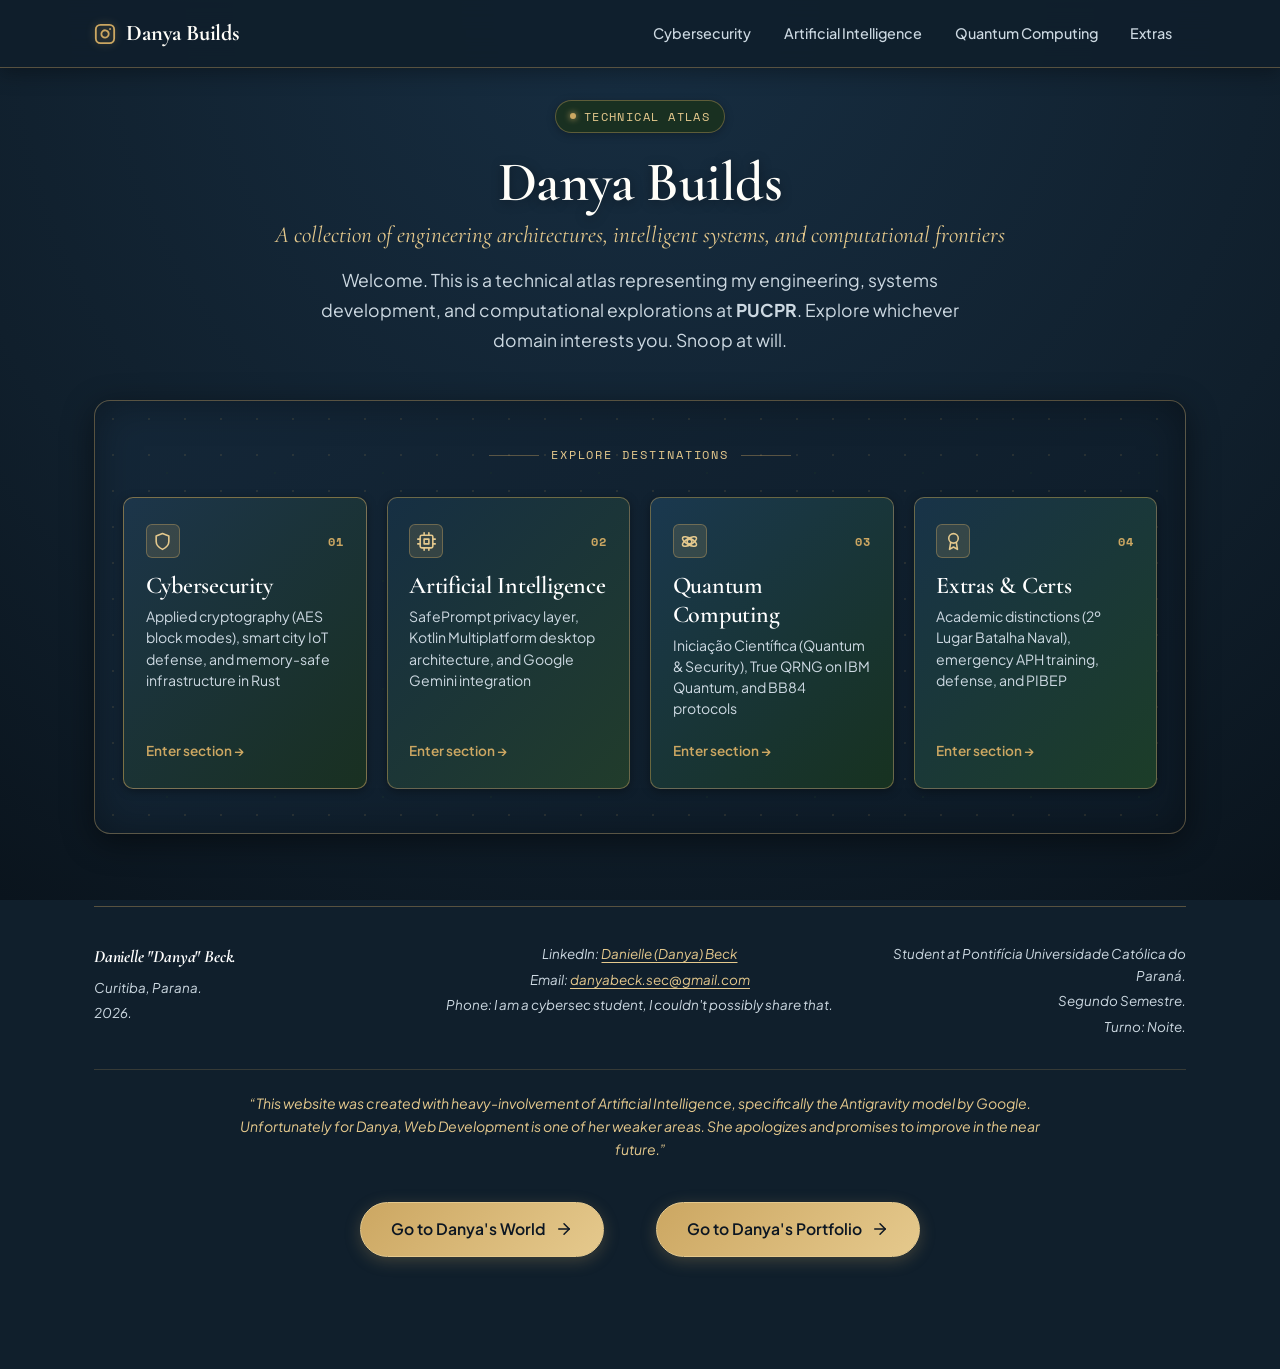
==== commit dc5b2fb5: "feat: add 'Snoop at will.' to welcome messages on both homepages" ====
--- a/DanyaBuilds/index.html
+++ b/DanyaBuilds/index.html
@@ -62,7 +62,7 @@
         <h1>Danya Builds</h1>
         <p class="intro-subtitle">A collection of engineering architectures, intelligent systems, and computational frontiers</p>
         <p class="intro-text">
-          Welcome. This is a technical atlas representing my engineering, systems development, and computational explorations at <strong>PUCPR</strong>. Explore whichever domain interests you.
+          Welcome. This is a technical atlas representing my engineering, systems development, and computational explorations at <strong>PUCPR</strong>. Explore whichever domain interests you. Snoop at will.
         </p>
       </header>
 
